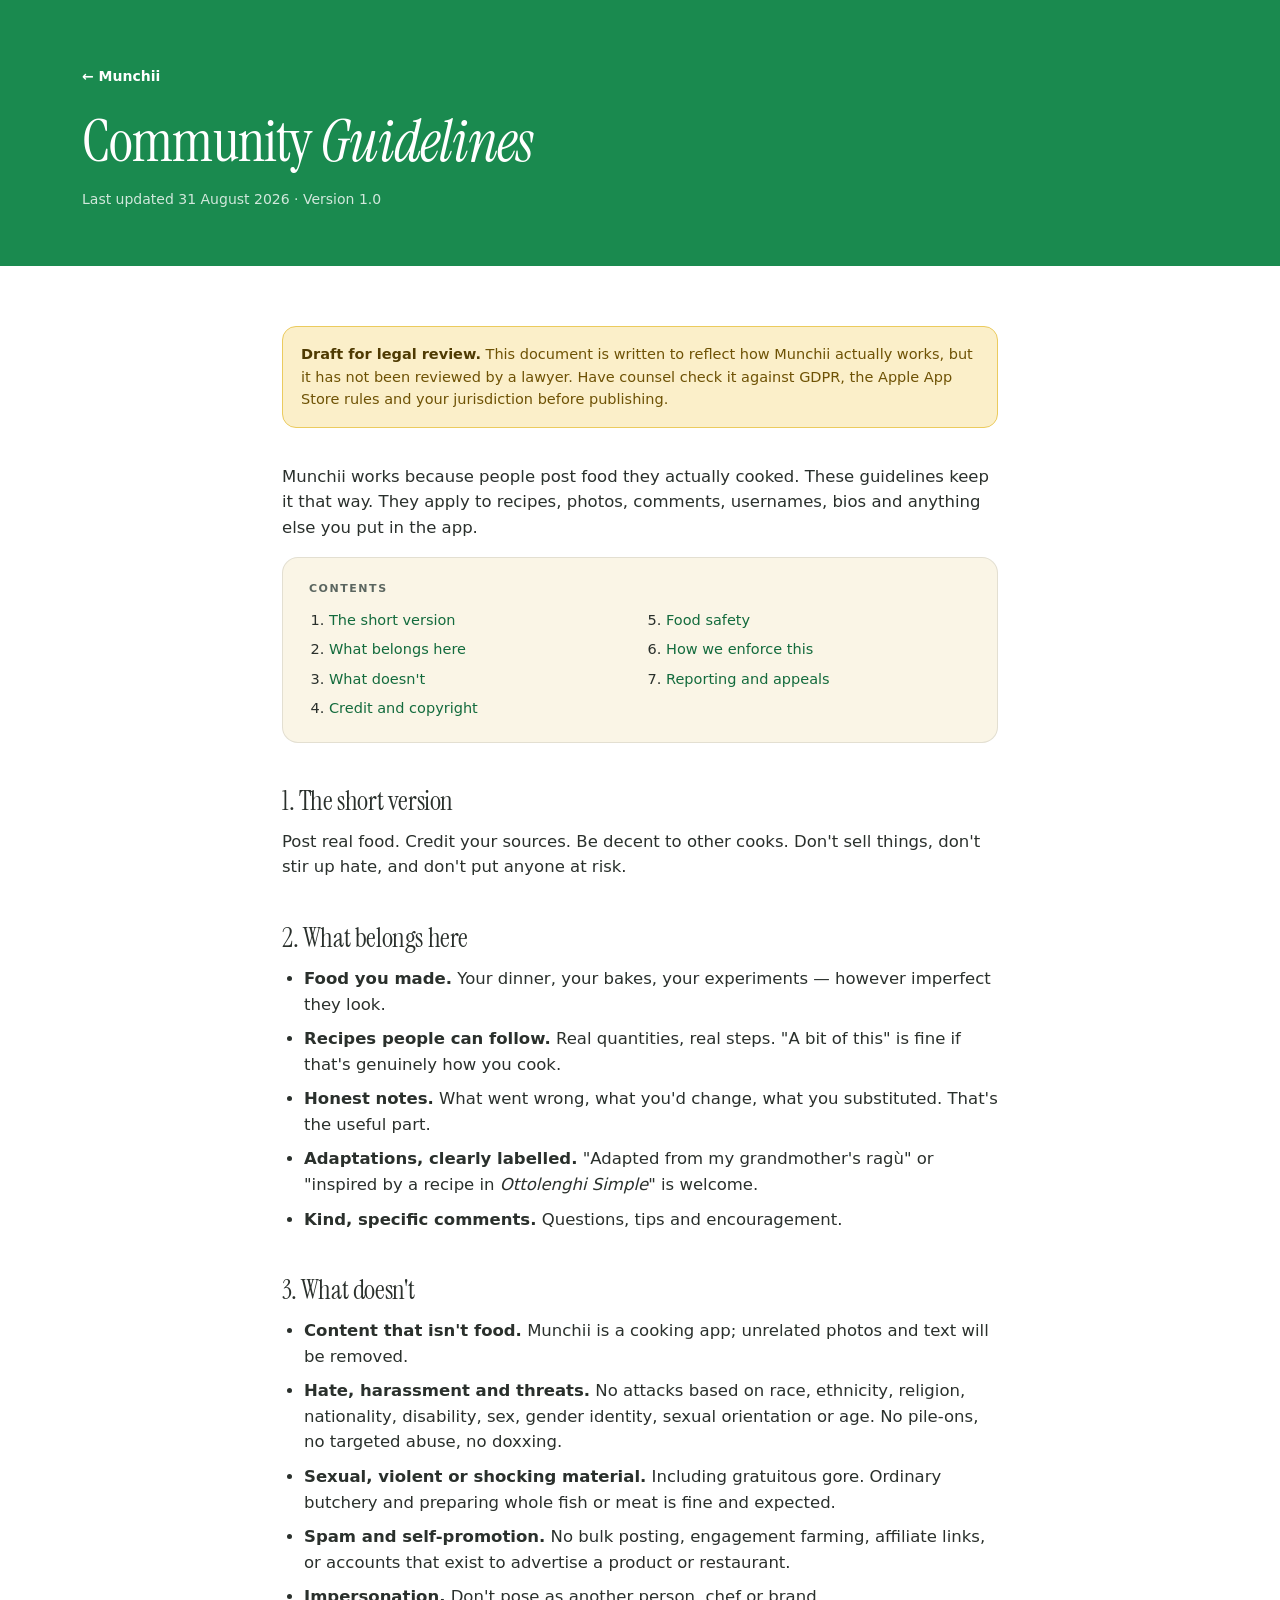
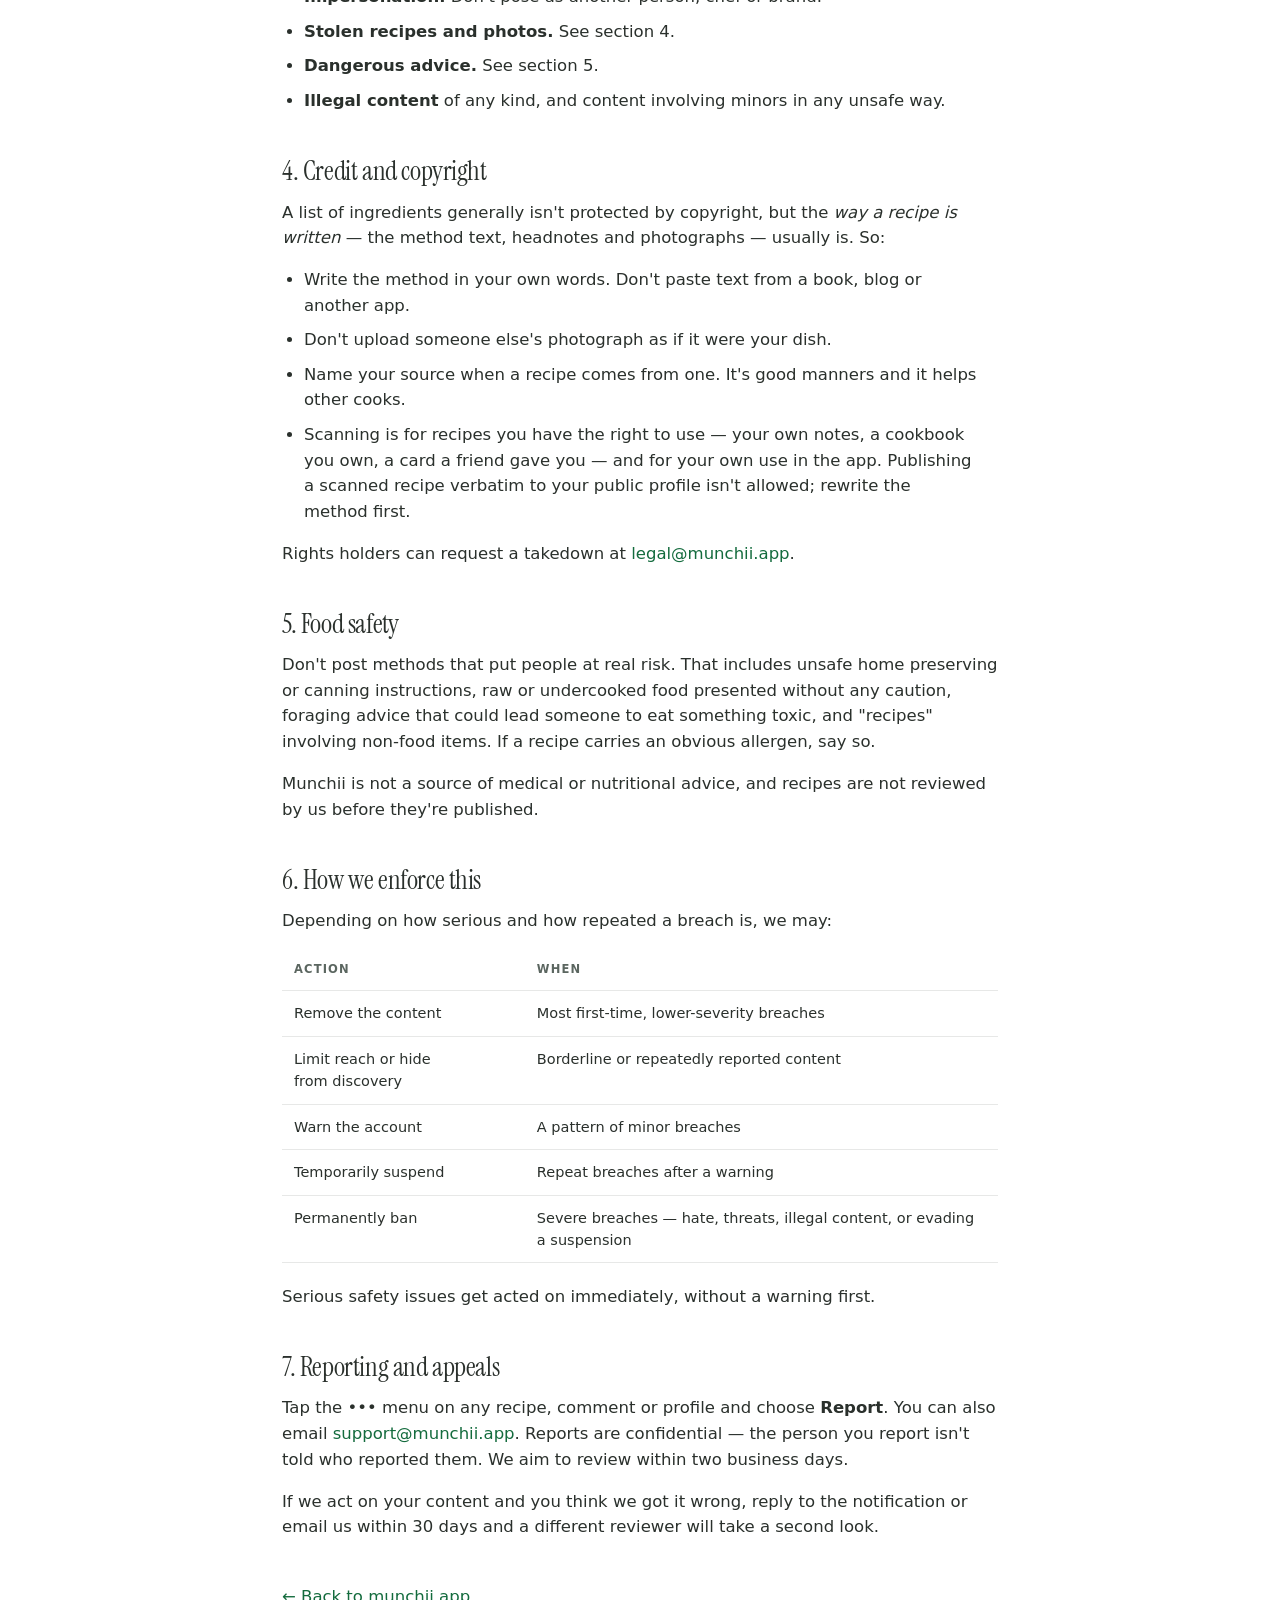
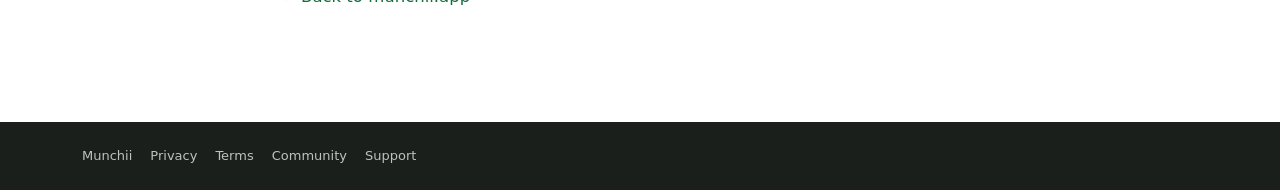
==== community.html @ 044a83b9 "Initial Munchii marketing site" ====
<!DOCTYPE html>
<html lang="en">
<head>
<meta charset="UTF-8" /><meta name="viewport" content="width=device-width,initial-scale=1" />
<title>Community Guidelines — Munchii</title>
<meta name="description" content="What belongs on Munchii, what doesn't, and how we enforce it." />
<link rel="preconnect" href="https://fonts.googleapis.com" /><link rel="preconnect" href="https://fonts.gstatic.com" crossorigin />
<link href="https://fonts.googleapis.com/css2?family=Pacifico&amp;family=Instrument+Serif:ital@0;1&amp;display=swap" rel="stylesheet" />
<meta property="og:title" content="Community Guidelines — Munchii" />
<meta property="og:description" content="What belongs on Munchii, what doesn't, and how we enforce it." />
<meta property="og:url" content="https://www.munchii.app/community" />
<link rel="canonical" href="https://www.munchii.app/community" />
<link rel="icon" href="favicon.svg" type="image/svg+xml" />
<link rel="stylesheet" href="site.css" />
</head>
<body class="doc">
<header class="doc-hero"><div class="wrap">
  <nav aria-label="Main"><a class="back" href="index.html">← Munchii</a></nav>
  <h1>Community <span style="font-style:italic">Guidelines</span></h1>
  <div class="meta">Last updated 31 August 2026 · Version 1.0</div>
</div></header>

<main class="doc-body">
<div class="note"><strong>Draft for legal review.</strong> This document is written to reflect how Munchii actually works, but it has not been reviewed by a lawyer. Have counsel check it against GDPR, the Apple App Store rules and your jurisdiction before publishing.</div>

<p>Munchii works because people post food they actually cooked. These guidelines keep it that way. They apply to recipes, photos, comments, usernames, bios and anything else you put in the app.</p>

<div class="toc"><h4>Contents</h4><ol>
<li><a href="#spirit">The short version</a></li>
<li><a href="#do">What belongs here</a></li>
<li><a href="#dont">What doesn't</a></li>
<li><a href="#credit">Credit and copyright</a></li>
<li><a href="#safety">Food safety</a></li>
<li><a href="#enforce">How we enforce this</a></li>
<li><a href="#report">Reporting and appeals</a></li>
</ol></div>

<h2 id="spirit">1. The short version</h2>
<p>Post real food. Credit your sources. Be decent to other cooks. Don't sell things, don't stir up hate, and don't put anyone at risk.</p>

<h2 id="do">2. What belongs here</h2>
<ul>
<li><strong>Food you made.</strong> Your dinner, your bakes, your experiments — however imperfect they look.</li>
<li><strong>Recipes people can follow.</strong> Real quantities, real steps. "A bit of this" is fine if that's genuinely how you cook.</li>
<li><strong>Honest notes.</strong> What went wrong, what you'd change, what you substituted. That's the useful part.</li>
<li><strong>Adaptations, clearly labelled.</strong> "Adapted from my grandmother's ragù" or "inspired by a recipe in <em>Ottolenghi Simple</em>" is welcome.</li>
<li><strong>Kind, specific comments.</strong> Questions, tips and encouragement.</li>
</ul>

<h2 id="dont">3. What doesn't</h2>
<ul>
<li><strong>Content that isn't food.</strong> Munchii is a cooking app; unrelated photos and text will be removed.</li>
<li><strong>Hate, harassment and threats.</strong> No attacks based on race, ethnicity, religion, nationality, disability, sex, gender identity, sexual orientation or age. No pile-ons, no targeted abuse, no doxxing.</li>
<li><strong>Sexual, violent or shocking material.</strong> Including gratuitous gore. Ordinary butchery and preparing whole fish or meat is fine and expected.</li>
<li><strong>Spam and self-promotion.</strong> No bulk posting, engagement farming, affiliate links, or accounts that exist to advertise a product or restaurant.</li>
<li><strong>Impersonation.</strong> Don't pose as another person, chef or brand.</li>
<li><strong>Stolen recipes and photos.</strong> See section 4.</li>
<li><strong>Dangerous advice.</strong> See section 5.</li>
<li><strong>Illegal content</strong> of any kind, and content involving minors in any unsafe way.</li>
</ul>

<h2 id="credit">4. Credit and copyright</h2>
<p>A list of ingredients generally isn't protected by copyright, but the <em>way a recipe is written</em> — the method text, headnotes and photographs — usually is. So:</p>
<ul>
<li>Write the method in your own words. Don't paste text from a book, blog or another app.</li>
<li>Don't upload someone else's photograph as if it were your dish.</li>
<li>Name your source when a recipe comes from one. It's good manners and it helps other cooks.</li>
<li>Scanning is for recipes you have the right to use — your own notes, a cookbook you own, a card a friend gave you — and for your own use in the app. Publishing a scanned recipe verbatim to your public profile isn't allowed; rewrite the method first.</li>
</ul>
<p>Rights holders can request a takedown at <a href="mailto:legal@munchii.app">legal@munchii.app</a>.</p>

<h2 id="safety">5. Food safety</h2>
<p>Don't post methods that put people at real risk. That includes unsafe home preserving or canning instructions, raw or undercooked food presented without any caution, foraging advice that could lead someone to eat something toxic, and "recipes" involving non-food items. If a recipe carries an obvious allergen, say so.</p>
<p>Munchii is not a source of medical or nutritional advice, and recipes are not reviewed by us before they're published.</p>

<h2 id="enforce">6. How we enforce this</h2>
<p>Depending on how serious and how repeated a breach is, we may:</p>
<table class="dt">
<tr><th>Action</th><th>When</th></tr>
<tr><td>Remove the content</td><td>Most first-time, lower-severity breaches</td></tr>
<tr><td>Limit reach or hide from discovery</td><td>Borderline or repeatedly reported content</td></tr>
<tr><td>Warn the account</td><td>A pattern of minor breaches</td></tr>
<tr><td>Temporarily suspend</td><td>Repeat breaches after a warning</td></tr>
<tr><td>Permanently ban</td><td>Severe breaches — hate, threats, illegal content, or evading a suspension</td></tr>
</table>
<p>Serious safety issues get acted on immediately, without a warning first.</p>

<h2 id="report">7. Reporting and appeals</h2>
<p>Tap the ••• menu on any recipe, comment or profile and choose <strong>Report</strong>. You can also email <a href="mailto:support@munchii.app">support@munchii.app</a>. Reports are confidential — the person you report isn't told who reported them. We aim to review within two business days.</p>
<p>If we act on your content and you think we got it wrong, reply to the notification or email us within 30 days and a different reviewer will take a second look.</p>

<p style="margin-top:44px"><a href="index.html">← Back to munchii.app</a></p>
</main>
<footer class="doc-foot"><div class="wrap"><a href="index.html">Munchii</a><a href="privacy.html">Privacy</a><a href="terms.html">Terms</a><a href="community.html">Community</a><a href="support.html">Support</a></div></footer>
</body>
</html>
---- site.css ----
:root{--green:#1A8A4F;--green-deep:#136B3D;--green-soft:#E6F1EA;--cream:#F4ECD7;--cream-soft:#FAF5E6;--yellow:#F4C544;--red:#E64C3F;--ink:#1A1F1B;--ink-soft:#5B6660;--ink-muted:#94A099;--line:rgba(26,31,27,.10);--line-soft:rgba(26,31,27,.06);--script:'Pacifico',cursive;--serif:'Instrument Serif',Georgia,serif;--ui:-apple-system,BlinkMacSystemFont,'Segoe UI',system-ui,sans-serif;--wrap:1180px;--r:20px}
*{box-sizing:border-box}
html{scroll-behavior:smooth}
body{margin:0;background:var(--cream);color:var(--ink);font-family:var(--ui);-webkit-font-smoothing:antialiased;line-height:1.55;text-wrap:pretty}
img{max-width:100%;display:block}
a{color:var(--green-deep);text-decoration:none}
a:hover{color:var(--green);text-decoration:underline}
a:focus-visible,.btn:focus-visible,summary:focus-visible{outline:3px solid var(--yellow);outline-offset:4px}
.wrap{max-width:var(--wrap);margin:0 auto;padding:0 32px}
.sr{position:absolute;width:1px;height:1px;overflow:hidden;clip:rect(0 0 0 0)}

/* type */
h1,h2,h3,h4{margin:0;font-weight:400;letter-spacing:-.015em;text-wrap:balance}
h1{font-family:var(--serif);font-size:clamp(44px,6.4vw,82px);line-height:.98}
h2{font-family:var(--serif);font-size:clamp(32px,4vw,52px);line-height:1.04}
h3{font-family:var(--ui);font-size:19px;font-weight:700;letter-spacing:-.01em}
.it{font-style:italic;color:var(--green)}
.eyebrow{font-size:12px;font-weight:700;letter-spacing:.16em;text-transform:uppercase;color:var(--ink-soft)}
.lead{font-size:clamp(16px,1.35vw,19px);color:var(--ink-soft);max-width:52ch}
p{margin:0 0 1em}
.mono{font-family:ui-monospace,'SF Mono',monospace}

/* wordmark */
.wm{font-family:var(--script);color:var(--green);font-size:27px;line-height:1;display:inline-block}
.wm.on-green{color:#fff}

/* buttons */
.btn{display:inline-flex;align-items:center;gap:9px;padding:14px 24px;border-radius:999px;font-size:15px;font-weight:600;border:none;cursor:pointer;font-family:var(--ui);white-space:nowrap;transition:transform .15s,box-shadow .15s}
.btn:hover{text-decoration:none;transform:translateY(-1px)}
.btn-app{background:var(--ink);color:#fff;padding:12px 22px}
.btn-app:hover{color:#fff;box-shadow:0 10px 26px -12px rgba(26,31,27,.6)}
.btn-app .sub{display:block;font-size:10px;letter-spacing:.09em;text-transform:uppercase;opacity:.7;font-weight:600;line-height:1.3}
.btn-app .big{display:block;font-size:16px;font-weight:600;line-height:1.15}
.btn-green{background:var(--green);color:#fff}
.btn-green:hover{color:#fff;box-shadow:0 12px 28px -12px rgba(26,138,79,.65)}
.btn-ghost{background:transparent;color:var(--ink);box-shadow:inset 0 0 0 1.5px var(--line)}
.btn-ghost:hover{color:var(--ink);box-shadow:inset 0 0 0 1.5px var(--green)}
.btn-white{background:#fff;color:var(--green)}
.btn-white:hover{color:var(--green-deep)}

/* nav */
header.nav{position:sticky;top:0;z-index:60;background:rgba(244,236,215,.86);backdrop-filter:blur(14px) saturate(160%);border-bottom:1px solid var(--line-soft)}
.nav-in{display:flex;align-items:center;gap:32px;height:74px}
.nav-links{display:flex;gap:28px;margin-left:auto;font-size:14.5px;font-weight:500}
.nav-links a{color:var(--ink)}
.nav-links a:hover{color:var(--green);text-decoration:none}

/* hero */
.hero{position:relative;overflow:hidden;padding:76px 0 0}
.hero-grid{display:grid;grid-template-columns:1.04fr .96fr;gap:56px;align-items:center}
.hero-copy .badges{display:flex;flex-wrap:wrap;gap:12px;margin:34px 0 20px}
.trust{display:flex;flex-wrap:wrap;gap:8px 20px;font-size:13px;color:var(--ink-soft)}
.trust span{display:inline-flex;align-items:center;gap:7px}
.dot{width:6px;height:6px;border-radius:50%;background:var(--green);flex:0 0 auto}
.blobs{position:absolute;inset:0;pointer-events:none;z-index:0}
.blob{position:absolute;border-radius:50%;filter:blur(46px);opacity:.5}
.b1{width:340px;height:340px;top:-90px;left:-110px;background:radial-gradient(circle,#F4C544,#E78A4A)}
.b2{width:300px;height:300px;bottom:-120px;right:-80px;background:radial-gradient(circle,#A8C97A,#1A8A4F)}
.hero-copy,.hero-art{position:relative;z-index:1}

/* phone mockups */
.hero-art{display:flex;justify-content:center;align-items:flex-end;gap:18px;padding-bottom:8px}
.phone{width:264px;flex:0 0 auto;border-radius:40px;background:#1A1F1B;padding:9px;box-shadow:0 40px 80px -34px rgba(26,31,27,.55),0 0 0 1px rgba(0,0,0,.06)}
.phone.sm{width:216px;margin-bottom:44px}
.screen{position:relative;border-radius:32px;overflow:hidden;background:var(--cream);aspect-ratio:264/546;font-size:11px;line-height:1.35}
.phone.sm .screen{aspect-ratio:216/446;font-size:9.6px}
.notch{position:absolute;top:8px;left:50%;transform:translateX(-50%);width:74px;height:19px;border-radius:99px;background:#1A1F1B;z-index:5}
.sbar{display:flex;justify-content:space-between;padding:9px 16px 0;font-size:.82em;font-weight:600;color:var(--ink)}
.tbar{position:absolute;bottom:0;left:0;right:0;display:flex;justify-content:space-around;padding:8px 0 12px;background:rgba(255,255,255,.94);border-top:1px solid var(--line);backdrop-filter:blur(8px)}
.tbar i{display:block;width:16px;height:16px;border-radius:5px;background:var(--ink-muted);opacity:.34;margin:0 auto}
.tbar i.on{background:var(--green);opacity:1}
.tbar em{display:block;font-style:normal;font-size:.72em;color:var(--ink-muted);margin-top:3px;text-align:center}
.tbar em.on{color:var(--green);font-weight:600}
.sc-pad{padding:6px 12px 0}
.sc-h{font-family:var(--script);color:var(--green);font-size:1.7em;line-height:1;margin:2px 0 10px}
.sc-card{background:#fff;border:1px solid var(--line-soft);border-radius:14px;overflow:hidden;margin-bottom:9px;box-shadow:0 6px 16px -12px rgba(26,31,27,.4)}
.sc-row{display:flex;align-items:center;gap:7px;padding:8px 9px}
.av{width:20px;height:20px;border-radius:50%;flex:0 0 auto;background:radial-gradient(120% 110% at 30% 25%,#F4C544,#E78A4A)}
.sc-nm{font-weight:700;font-size:.95em}
.sc-sub{color:var(--ink-muted);font-size:.82em}
.food{background:radial-gradient(120% 110% at 30% 25%,#F4C544 0%,#F2A03F 45%,#E78A4A 100%)}
.food.g{background:radial-gradient(120% 110% at 30% 25%,#A8C97A,#1A8A4F 90%)}
.food.r{background:radial-gradient(120% 110% at 30% 25%,#F08A6E,#E64C3F 90%)}
.food.c{background:radial-gradient(120% 110% at 30% 25%,#FAF5E6,#E7A24C)}
.sc-img{aspect-ratio:4/3;margin:0 9px;border-radius:10px}
.sc-acts{display:flex;gap:9px;align-items:center;padding:8px 10px 9px}
.pill{display:inline-block;padding:3px 8px;border-radius:99px;font-size:.8em;font-weight:600;background:var(--green-soft);color:var(--green-deep)}
.pill.y{background:#FBEFC9;color:#8A6708}
.hp{display:block;width:13px;height:13px;border-radius:3px}
.chips{display:flex;gap:5px;flex-wrap:wrap;margin-top:7px}
.chip{padding:4px 9px;border-radius:99px;background:#fff;border:1px solid var(--line);font-size:.82em;font-weight:600}
.chip.on{background:var(--green);color:#fff;border-color:var(--green)}
.bubble{background:#fff;border:1px solid var(--line-soft);border-radius:12px;border-top-left-radius:4px;padding:8px 10px;margin-bottom:7px}
.bubble.me{background:var(--green);color:#fff;border:none;border-radius:12px;border-bottom-right-radius:4px;margin-left:auto;max-width:82%}
.grid3{display:grid;grid-template-columns:1fr 1fr 1fr;gap:3px}
.grid3 div{aspect-ratio:1}
.sc-hero{aspect-ratio:1/.72}
.sc-sheet{background:var(--cream);border-radius:18px 18px 0 0;margin-top:-16px;padding:11px 12px;position:relative}
.stat{text-align:center}
.stat b{display:block;font-family:var(--serif);font-style:italic;color:var(--green);font-size:1.25em;font-weight:400;line-height:1}
.stat em{font-style:normal;color:var(--ink-muted);font-size:.78em}

/* sections */
section{padding:104px 0}
.sec-head{max-width:60ch;margin-bottom:52px}
.sec-head .eyebrow{margin-bottom:16px}
.on-cream-soft{background:var(--cream-soft)}
.on-white{background:#fff}
.on-green{background:var(--green);color:#fff}
.on-green .lead,.on-green p{color:rgba(255,255,255,.86)}
.on-green .eyebrow{color:rgba(255,255,255,.62)}
.on-green .it{color:var(--yellow)}

/* usp cards */
.cards{display:grid;grid-template-columns:repeat(3,1fr);gap:20px}
.card{background:#fff;border:1px solid var(--line-soft);border-radius:var(--r);padding:28px;box-shadow:0 1px 0 var(--line-soft)}
.on-white .card{background:var(--cream-soft);border-color:var(--line-soft)}
.card .ic{width:46px;height:46px;border-radius:14px;background:var(--green-soft);display:flex;align-items:center;justify-content:center;margin-bottom:18px}
.card h3{margin-bottom:9px}
.card p{color:var(--ink-soft);font-size:15px;margin:0}
.card .tagnew{display:inline-block;background:var(--yellow);color:var(--ink);font-size:10px;font-weight:800;letter-spacing:.06em;padding:2px 7px;border-radius:99px;margin-left:8px;vertical-align:2px}

/* steps */
.steps{display:grid;grid-template-columns:repeat(3,1fr);gap:20px;counter-reset:s}
.step{position:relative;padding:30px 26px;border-radius:var(--r);background:rgba(255,255,255,.1);border:1px solid rgba(255,255,255,.16)}
.step:before{counter-increment:s;content:counter(s,decimal-leading-zero);font-family:var(--serif);font-style:italic;font-size:34px;color:var(--yellow);display:block;line-height:1;margin-bottom:14px}
.step h3{color:#fff;margin-bottom:8px}
.step p{color:rgba(255,255,255,.82);font-size:15px;margin:0}

/* gallery */
.gallery{display:flex;gap:24px;overflow-x:auto;padding:6px 32px 20px;scroll-snap-type:x mandatory;max-width:100vw}
.gallery .shot{scroll-snap-align:center;flex:0 0 auto;text-align:center}
.gallery .shot figcaption{margin-top:16px;font-size:13.5px;color:var(--ink-soft);font-weight:500}
.gallery .phone{width:246px}

/* compare */
.compare{display:grid;grid-template-columns:1fr 1fr;gap:20px;margin-top:8px}
.cmp{border-radius:var(--r);padding:26px}
.cmp.bad{background:var(--cream-soft);border:1px solid var(--line)}
.cmp.good{background:var(--green);color:#fff}
.cmp h3{margin-bottom:14px}
.cmp ul{margin:0;padding:0;list-style:none;display:flex;flex-direction:column;gap:11px;font-size:15px}
.cmp li{display:flex;gap:11px;align-items:flex-start}
.mk{flex:0 0 auto;width:19px;height:19px;border-radius:50%;display:flex;align-items:center;justify-content:center;font-size:11px;font-weight:800;margin-top:1px}
.cmp.bad .mk{background:rgba(230,76,63,.14);color:var(--red)}
.cmp.good .mk{background:rgba(255,255,255,.22);color:#fff}
.cmp.good li{color:rgba(255,255,255,.94)}

/* faq */
.faq{max-width:820px}
details{border-bottom:1px solid var(--line);padding:20px 0}
details summary{cursor:pointer;font-size:17px;font-weight:600;list-style:none;display:flex;justify-content:space-between;gap:20px;align-items:center}
details summary::-webkit-details-marker{display:none}
details summary:after{content:'+';font-family:var(--serif);font-size:26px;color:var(--green);line-height:1;flex:0 0 auto}
details[open] summary:after{content:'–'}
details p{margin:14px 0 0;color:var(--ink-soft);font-size:15.5px;max-width:70ch}

/* cta band */
.cta{text-align:center;border-radius:28px;padding:72px 40px;background:var(--green);color:#fff;position:relative;overflow:hidden}
.cta h2{color:#fff;margin-bottom:16px}
.cta .lead{margin:0 auto 30px;color:rgba(255,255,255,.88);text-align:center}
.cta .badges{display:flex;gap:14px;justify-content:center;flex-wrap:wrap}
.cta .btn-app{background:#fff;color:var(--ink)}
.cta .btn-app .sub{opacity:.6}

/* footer */
footer{background:var(--ink);color:rgba(255,255,255,.72);padding:72px 0 40px;font-size:14.5px}
.f-grid{display:grid;grid-template-columns:1.5fr 1fr 1fr 1fr;gap:40px}
footer h4{color:#fff;font-family:var(--ui);font-size:12px;font-weight:700;letter-spacing:.14em;text-transform:uppercase;margin-bottom:18px}
footer ul{list-style:none;margin:0;padding:0;display:flex;flex-direction:column;gap:11px}
footer a{color:rgba(255,255,255,.72)}
footer a:hover{color:#fff;text-decoration:none}
footer .tag{color:rgba(255,255,255,.6);max-width:32ch;margin:16px 0 0;font-size:14px}
.f-bot{margin-top:56px;padding-top:26px;border-top:1px solid rgba(255,255,255,.12);display:flex;justify-content:space-between;gap:20px;flex-wrap:wrap;font-size:13px;color:rgba(255,255,255,.5)}
.f-bot a{color:rgba(255,255,255,.5)}
.doc-foot{padding:24px 0;background:var(--ink)}
.doc-foot .wrap{display:flex;gap:18px;flex-wrap:wrap;font-size:13px}
.doc-foot a{color:rgba(255,255,255,.72)}
.doc-foot a:hover{color:#fff;text-decoration:none}

/* doc pages */
.doc{background:#fff;min-height:100vh}
.doc-hero{background:var(--green);color:#fff;padding:64px 0 56px}
.doc-hero h1{font-size:clamp(36px,4.6vw,58px)}
.doc-hero .meta{margin-top:18px;font-size:14px;color:rgba(255,255,255,.8)}
.doc-body{max-width:780px;margin:0 auto;padding:60px 32px 96px;font-size:16.5px;color:#2A302C}
.doc-body h2{font-size:27px;margin:44px 0 14px}
.doc-body h3{font-size:17.5px;margin:30px 0 10px}
.doc-body ul,.doc-body ol{padding-left:22px;margin:0 0 1em}
.doc-body li{margin-bottom:9px}
.toc{background:var(--cream-soft);border:1px solid var(--line);border-radius:16px;padding:22px 26px;margin-bottom:40px}
.toc h4{font-size:11px;font-weight:700;letter-spacing:.14em;text-transform:uppercase;color:var(--ink-soft);margin:0 0 12px}
.toc ol{margin:0;padding-left:20px;columns:2;column-gap:32px;font-size:14.5px}
.toc li{margin-bottom:7px}
.note{background:#FBEFC9;border:1px solid #EBCB5E;border-radius:14px;padding:16px 18px;font-size:14.5px;color:#6E5205;margin:0 0 36px}
.note strong{color:#4E3A02}
.back{display:inline-flex;align-items:center;gap:8px;font-size:14px;font-weight:600;color:#fff;margin-bottom:26px}
.back:hover{color:#fff}
table.dt{width:100%;border-collapse:collapse;font-size:14.5px;margin:0 0 1.4em}
table.dt th,table.dt td{text-align:left;padding:11px 12px;border-bottom:1px solid var(--line);vertical-align:top}
table.dt th{font-size:11.5px;letter-spacing:.1em;text-transform:uppercase;color:var(--ink-soft);font-weight:700}

@media(max-width:1040px){
  .cards,.steps{grid-template-columns:1fr 1fr}
  .f-grid{grid-template-columns:1fr 1fr}
}
@media(max-width:900px){
  .hero{padding:52px 0 0}
  .hero-grid{grid-template-columns:1fr;gap:44px}
  .hero-art{order:2;padding-bottom:0}
  .nav-links{display:none}
  .compare{grid-template-columns:1fr}
  section{padding:76px 0}
  .toc ol{columns:1}
}
@media(max-width:620px){
  .wrap{padding:0 20px}
  h1{font-size:clamp(38px,10.5vw,52px)}
  h2{font-size:clamp(28px,7.6vw,36px)}
  .cards,.steps{grid-template-columns:1fr}
  .f-grid{grid-template-columns:1fr;gap:34px}
  .hero-art{gap:12px}
  .phone{width:min(58vw,236px)}
  .phone.sm{display:none}
  .gallery{padding:6px 20px 20px;gap:16px}
  .gallery .phone{width:min(66vw,216px)}
  .cta{padding:52px 24px;border-radius:22px}
  .btn{width:100%;justify-content:center}
  .hero-copy .badges{flex-direction:column}
  .doc-body{padding:44px 20px 72px;font-size:16px}
  section{padding:60px 0}
}
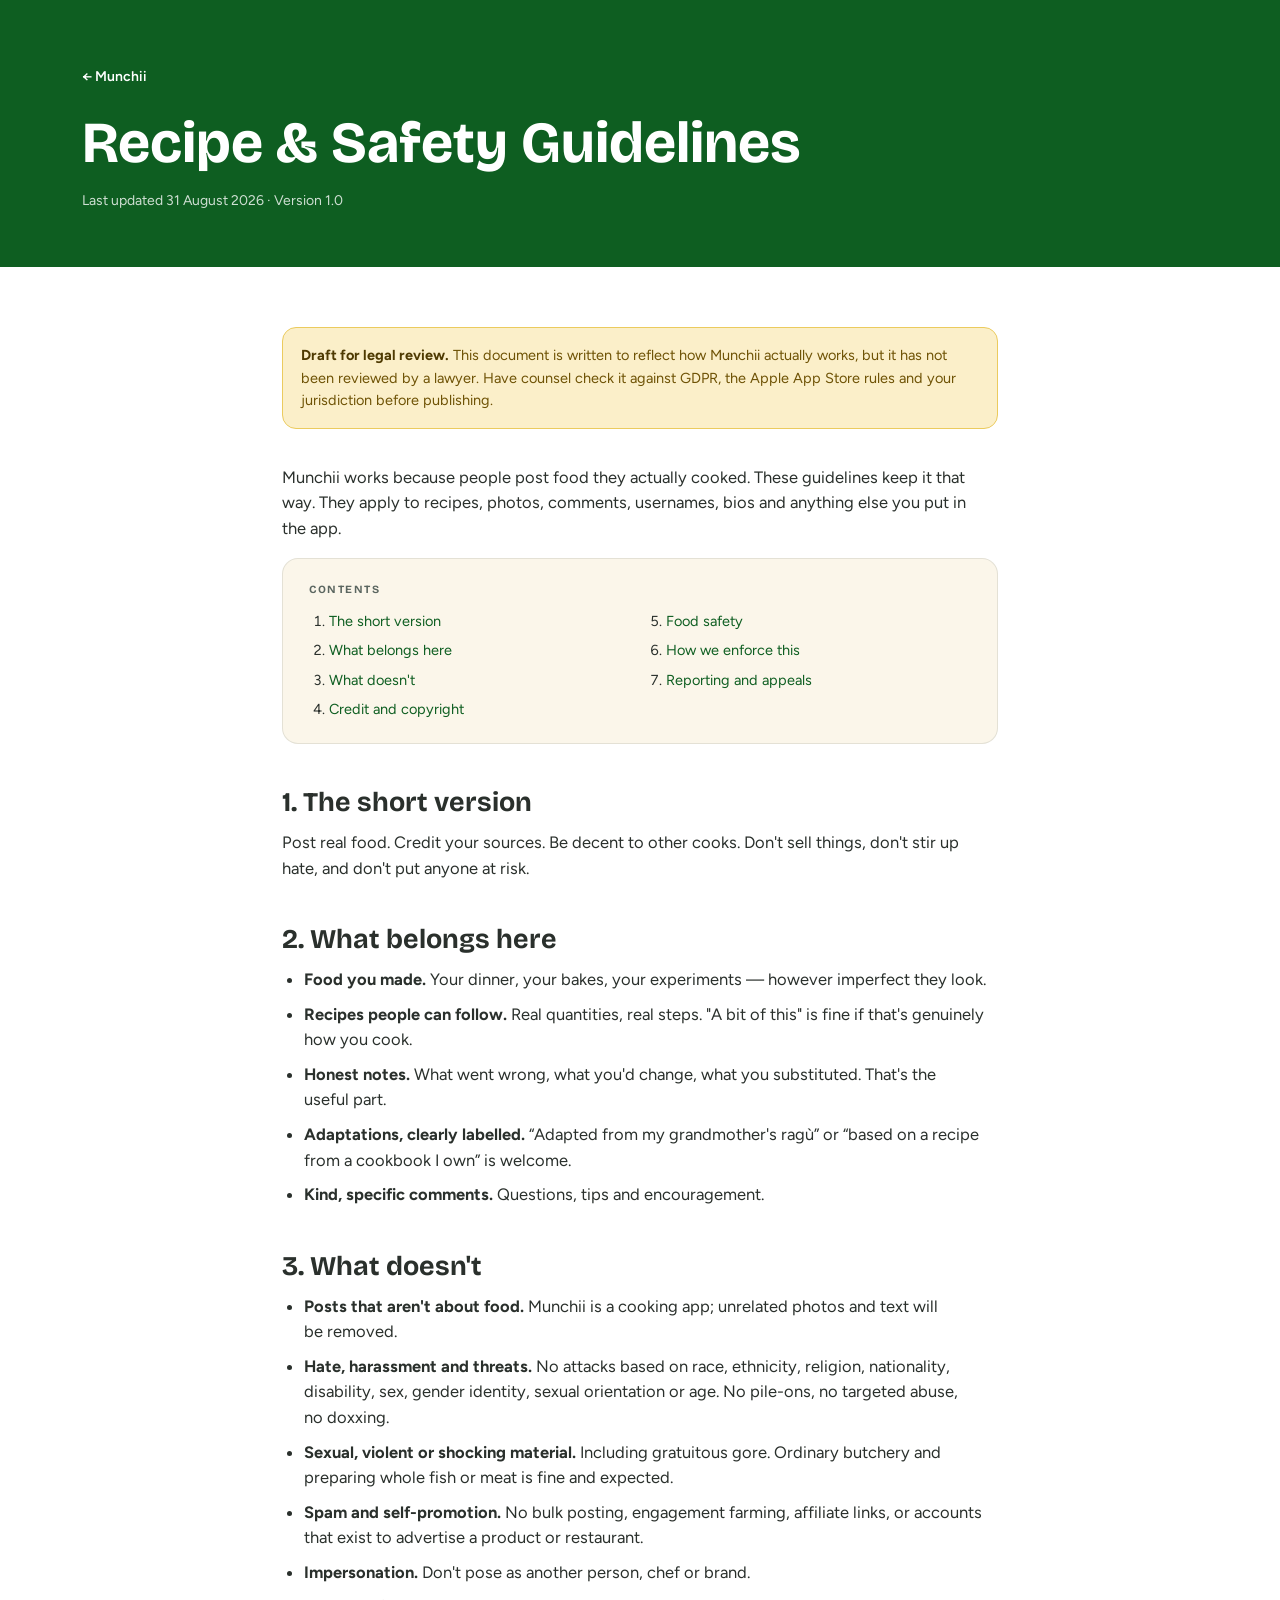
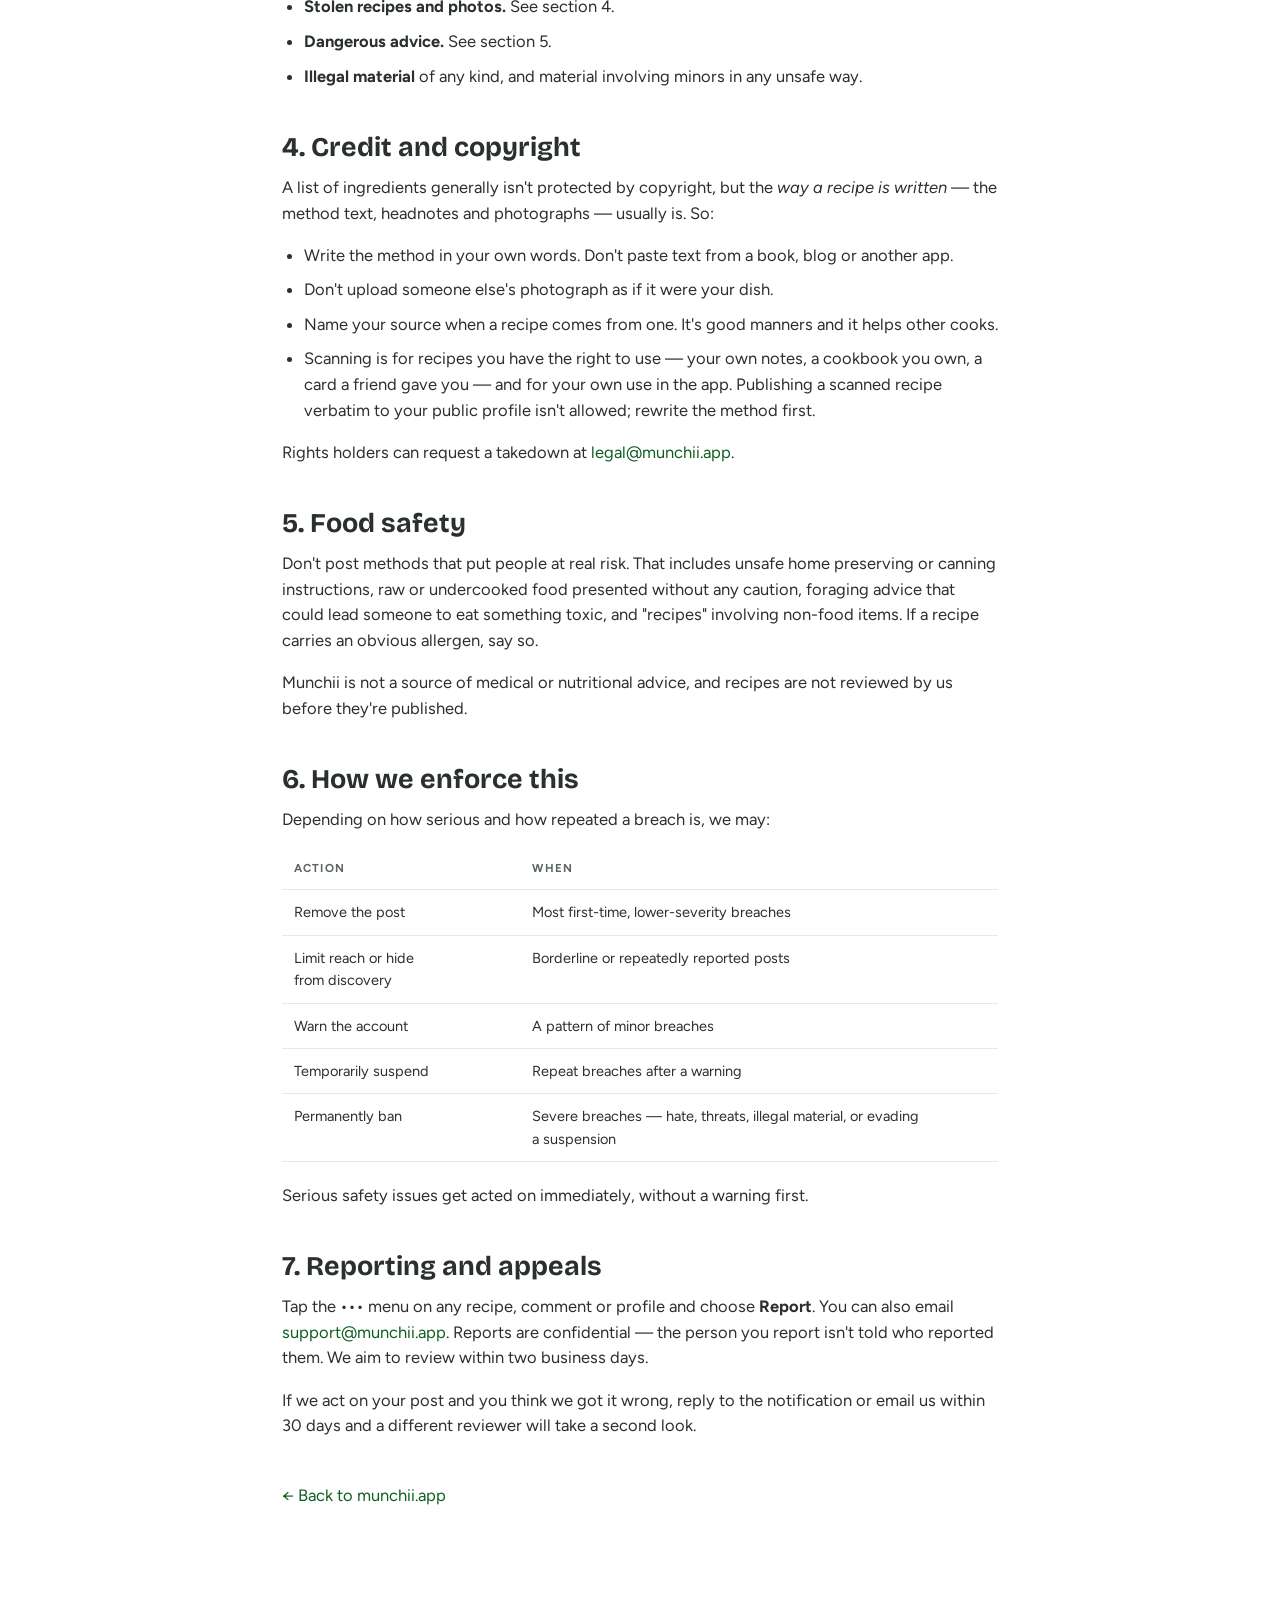
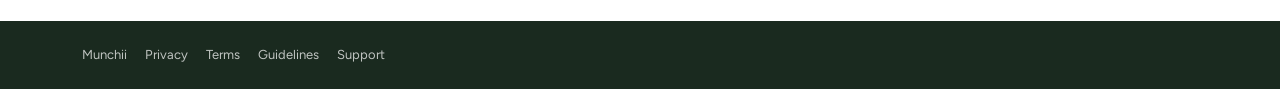
==== commit de824919: "Marketing site update" ====
--- a/community.html
+++ b/community.html
@@ -2,21 +2,23 @@
 <html lang="en">
 <head>
 <meta charset="UTF-8" /><meta name="viewport" content="width=device-width,initial-scale=1" />
-<title>Community Guidelines — Munchii</title>
+<title>Recipe &amp; Safety Guidelines — Munchii</title>
 <meta name="description" content="What belongs on Munchii, what doesn't, and how we enforce it." />
 <link rel="preconnect" href="https://fonts.googleapis.com" /><link rel="preconnect" href="https://fonts.gstatic.com" crossorigin />
-<link href="https://fonts.googleapis.com/css2?family=Pacifico&amp;family=Instrument+Serif:ital@0;1&amp;display=swap" rel="stylesheet" />
-<meta property="og:title" content="Community Guidelines — Munchii" />
+<link href="https://fonts.googleapis.com/css2?family=Bricolage+Grotesque:opsz,wght@12..96,500..800&amp;family=Figtree:wght@400;500;600;700&amp;display=swap" rel="stylesheet" />
+<meta property="og:title" content="Recipe &amp; Safety Guidelines — Munchii" />
 <meta property="og:description" content="What belongs on Munchii, what doesn't, and how we enforce it." />
-<meta property="og:url" content="https://www.munchii.app/community" />
-<link rel="canonical" href="https://www.munchii.app/community" />
-<link rel="icon" href="favicon.svg" type="image/svg+xml" />
+<meta property="og:url" content="https://munchii.app/community" />
+<meta property="og:image" content="https://munchii.app/og-image.png" />
+<link rel="canonical" href="https://munchii.app/community" />
+<link rel="icon" href="assets/favicon-64.png" sizes="64x64" type="image/png" />
+<link rel="apple-touch-icon" href="assets/apple-touch-icon.png" />
 <link rel="stylesheet" href="site.css" />
 </head>
 <body class="doc">
 <header class="doc-hero"><div class="wrap">
   <nav aria-label="Main"><a class="back" href="index.html">← Munchii</a></nav>
-  <h1>Community <span style="font-style:italic">Guidelines</span></h1>
+  <h1>Recipe &amp; Safety Guidelines</h1>
   <div class="meta">Last updated 31 August 2026 · Version 1.0</div>
 </div></header>
 
@@ -43,20 +45,20 @@
 <li><strong>Food you made.</strong> Your dinner, your bakes, your experiments — however imperfect they look.</li>
 <li><strong>Recipes people can follow.</strong> Real quantities, real steps. "A bit of this" is fine if that's genuinely how you cook.</li>
 <li><strong>Honest notes.</strong> What went wrong, what you'd change, what you substituted. That's the useful part.</li>
-<li><strong>Adaptations, clearly labelled.</strong> "Adapted from my grandmother's ragù" or "inspired by a recipe in <em>Ottolenghi Simple</em>" is welcome.</li>
+<li><strong>Adaptations, clearly labelled.</strong> “Adapted from my grandmother's ragù” or “based on a recipe from a cookbook I own” is welcome.</li>
 <li><strong>Kind, specific comments.</strong> Questions, tips and encouragement.</li>
 </ul>
 
 <h2 id="dont">3. What doesn't</h2>
 <ul>
-<li><strong>Content that isn't food.</strong> Munchii is a cooking app; unrelated photos and text will be removed.</li>
+<li><strong>Posts that aren't about food.</strong> Munchii is a cooking app; unrelated photos and text will be removed.</li>
 <li><strong>Hate, harassment and threats.</strong> No attacks based on race, ethnicity, religion, nationality, disability, sex, gender identity, sexual orientation or age. No pile-ons, no targeted abuse, no doxxing.</li>
 <li><strong>Sexual, violent or shocking material.</strong> Including gratuitous gore. Ordinary butchery and preparing whole fish or meat is fine and expected.</li>
 <li><strong>Spam and self-promotion.</strong> No bulk posting, engagement farming, affiliate links, or accounts that exist to advertise a product or restaurant.</li>
 <li><strong>Impersonation.</strong> Don't pose as another person, chef or brand.</li>
 <li><strong>Stolen recipes and photos.</strong> See section 4.</li>
 <li><strong>Dangerous advice.</strong> See section 5.</li>
-<li><strong>Illegal content</strong> of any kind, and content involving minors in any unsafe way.</li>
+<li><strong>Illegal material</strong> of any kind, and material involving minors in any unsafe way.</li>
 </ul>
 
 <h2 id="credit">4. Credit and copyright</h2>
@@ -77,20 +79,20 @@
 <p>Depending on how serious and how repeated a breach is, we may:</p>
 <table class="dt">
 <tr><th>Action</th><th>When</th></tr>
-<tr><td>Remove the content</td><td>Most first-time, lower-severity breaches</td></tr>
-<tr><td>Limit reach or hide from discovery</td><td>Borderline or repeatedly reported content</td></tr>
+<tr><td>Remove the post</td><td>Most first-time, lower-severity breaches</td></tr>
+<tr><td>Limit reach or hide from discovery</td><td>Borderline or repeatedly reported posts</td></tr>
 <tr><td>Warn the account</td><td>A pattern of minor breaches</td></tr>
 <tr><td>Temporarily suspend</td><td>Repeat breaches after a warning</td></tr>
-<tr><td>Permanently ban</td><td>Severe breaches — hate, threats, illegal content, or evading a suspension</td></tr>
+<tr><td>Permanently ban</td><td>Severe breaches — hate, threats, illegal material, or evading a suspension</td></tr>
 </table>
 <p>Serious safety issues get acted on immediately, without a warning first.</p>
 
 <h2 id="report">7. Reporting and appeals</h2>
 <p>Tap the ••• menu on any recipe, comment or profile and choose <strong>Report</strong>. You can also email <a href="mailto:support@munchii.app">support@munchii.app</a>. Reports are confidential — the person you report isn't told who reported them. We aim to review within two business days.</p>
-<p>If we act on your content and you think we got it wrong, reply to the notification or email us within 30 days and a different reviewer will take a second look.</p>
+<p>If we act on your post and you think we got it wrong, reply to the notification or email us within 30 days and a different reviewer will take a second look.</p>
 
 <p style="margin-top:44px"><a href="index.html">← Back to munchii.app</a></p>
 </main>
-<footer class="doc-foot"><div class="wrap"><a href="index.html">Munchii</a><a href="privacy.html">Privacy</a><a href="terms.html">Terms</a><a href="community.html">Community</a><a href="support.html">Support</a></div></footer>
+<footer class="doc-foot"><div class="wrap"><a href="index.html">Munchii</a><a href="privacy.html">Privacy</a><a href="terms.html">Terms</a><a href="community.html">Guidelines</a><a href="support.html">Support</a></div></footer>
 </body>
 </html>
--- a/site.css
+++ b/site.css
@@ -1,28 +1,31 @@
-:root{--green:#1A8A4F;--green-deep:#136B3D;--green-soft:#E6F1EA;--cream:#F4ECD7;--cream-soft:#FAF5E6;--yellow:#F4C544;--red:#E64C3F;--ink:#1A1F1B;--ink-soft:#5B6660;--ink-muted:#94A099;--line:rgba(26,31,27,.10);--line-soft:rgba(26,31,27,.06);--script:'Pacifico',cursive;--serif:'Instrument Serif',Georgia,serif;--ui:-apple-system,BlinkMacSystemFont,'Segoe UI',system-ui,sans-serif;--wrap:1180px;--r:20px}
+:root{--green:#1F9D3D;--green-deep:#0E5E21;--green-soft:#E7F3EA;--cream:#F5ECD9;--cream-soft:#FBF6EA;--yellow:#F0C040;--red:#ED5A4A;--ink:#1A2A1F;--ink-soft:#5B6660;--ink-muted:#94A099;--line:rgba(26,42,31,.10);--line-soft:rgba(26,42,31,.06);--display:'Bricolage Grotesque','Figtree',system-ui,sans-serif;--ui:'Figtree',system-ui,-apple-system,sans-serif;--wrap:1180px;--r:8px}
 *{box-sizing:border-box}
 html{scroll-behavior:smooth}
-body{margin:0;background:var(--cream);color:var(--ink);font-family:var(--ui);-webkit-font-smoothing:antialiased;line-height:1.55;text-wrap:pretty}
+body{margin:0;background:var(--cream);color:var(--ink);font-family:var(--ui);font-optical-sizing:auto;-webkit-font-smoothing:antialiased;line-height:1.55;text-wrap:pretty}
 img{max-width:100%;display:block}
 a{color:var(--green-deep);text-decoration:none}
-a:hover{color:var(--green);text-decoration:underline}
+a:hover{color:var(--green-deep);text-decoration:underline}
 a:focus-visible,.btn:focus-visible,summary:focus-visible{outline:3px solid var(--yellow);outline-offset:4px}
 .wrap{max-width:var(--wrap);margin:0 auto;padding:0 32px}
 .sr{position:absolute;width:1px;height:1px;overflow:hidden;clip:rect(0 0 0 0)}
 
 /* type */
-h1,h2,h3,h4{margin:0;font-weight:400;letter-spacing:-.015em;text-wrap:balance}
-h1{font-family:var(--serif);font-size:clamp(44px,6.4vw,82px);line-height:.98}
-h2{font-family:var(--serif);font-size:clamp(32px,4vw,52px);line-height:1.04}
-h3{font-family:var(--ui);font-size:19px;font-weight:700;letter-spacing:-.01em}
-.it{font-style:italic;color:var(--green)}
+h1,h2,h3,h4{margin:0;font-family:var(--display);font-weight:700;letter-spacing:0;text-wrap:balance}
+h1{font-size:clamp(44px,6.1vw,78px);line-height:1}
+h2{font-size:clamp(32px,4vw,52px);line-height:1.04}
+h3{font-size:19px;font-weight:600}
+.accent{color:var(--green-deep)}
 .eyebrow{font-size:12px;font-weight:700;letter-spacing:.16em;text-transform:uppercase;color:var(--ink-soft)}
 .lead{font-size:clamp(16px,1.35vw,19px);color:var(--ink-soft);max-width:52ch}
 p{margin:0 0 1em}
 .mono{font-family:ui-monospace,'SF Mono',monospace}
 
-/* wordmark */
-.wm{font-family:var(--script);color:var(--green);font-size:27px;line-height:1;display:inline-block}
-.wm.on-green{color:#fff}
+/* brand */
+.brand{display:inline-flex;align-items:center;gap:9px;color:var(--green-deep);font-family:var(--display);font-size:25px;font-weight:700;line-height:1;text-transform:lowercase}
+.brand:hover{color:var(--green-deep);text-decoration:none}
+.brand img{width:35px;height:35px;object-fit:contain}
+.brand.on-dark{color:var(--cream)}
+.brand.on-dark img{filter:brightness(0) invert(1)}
 
 /* buttons */
 .btn{display:inline-flex;align-items:center;gap:9px;padding:14px 24px;border-radius:999px;font-size:15px;font-weight:600;border:none;cursor:pointer;font-family:var(--ui);white-space:nowrap;transition:transform .15s,box-shadow .15s}
@@ -31,19 +34,28 @@
 .btn-app:hover{color:#fff;box-shadow:0 10px 26px -12px rgba(26,31,27,.6)}
 .btn-app .sub{display:block;font-size:10px;letter-spacing:.09em;text-transform:uppercase;opacity:.7;font-weight:600;line-height:1.3}
 .btn-app .big{display:block;font-size:16px;font-weight:600;line-height:1.15}
-.btn-green{background:var(--green);color:#fff}
+.btn-green{background:var(--green-deep);color:#fff}
 .btn-green:hover{color:#fff;box-shadow:0 12px 28px -12px rgba(26,138,79,.65)}
 .btn-ghost{background:transparent;color:var(--ink);box-shadow:inset 0 0 0 1.5px var(--line)}
 .btn-ghost:hover{color:var(--ink);box-shadow:inset 0 0 0 1.5px var(--green)}
-.btn-white{background:#fff;color:var(--green)}
+.btn-white{background:#fff;color:var(--green-deep)}
 .btn-white:hover{color:var(--green-deep)}
 
 /* nav */
-header.nav{position:sticky;top:0;z-index:60;background:rgba(244,236,215,.86);backdrop-filter:blur(14px) saturate(160%);border-bottom:1px solid var(--line-soft)}
+header.nav{position:sticky;top:0;z-index:60;background:rgba(245,236,217,.9);backdrop-filter:blur(14px) saturate(160%);border-bottom:1px solid var(--line-soft)}
 .nav-in{display:flex;align-items:center;gap:32px;height:74px}
 .nav-links{display:flex;gap:28px;margin-left:auto;font-size:14.5px;font-weight:500}
 .nav-links a{color:var(--ink)}
-.nav-links a:hover{color:var(--green);text-decoration:none}
+.nav-links a:hover{color:var(--green-deep);text-decoration:none}
+.mobile-nav{display:none;position:relative;margin-left:auto}
+.mobile-nav summary{position:relative;list-style:none;width:42px;height:42px;display:block;border:1px solid var(--line);border-radius:50%;cursor:pointer}
+.mobile-nav summary::-webkit-details-marker{display:none}
+.mobile-nav summary span,.mobile-nav summary:before,.mobile-nav summary:after{content:'';position:absolute;left:11px;display:block;width:18px;height:2px;background:var(--ink);border-radius:2px;font-size:0;line-height:0}
+.mobile-nav summary:before{top:13px}
+.mobile-nav summary span{top:19px}
+.mobile-nav summary:after{top:25px}
+.mobile-menu{position:absolute;right:0;top:50px;width:220px;padding:12px;background:#fff;border:1px solid var(--line);border-radius:8px;box-shadow:0 18px 40px rgba(26,42,31,.16);display:grid}
+.mobile-menu a{padding:10px 12px;color:var(--ink);font-weight:600}
 
 /* hero */
 .hero{position:relative;overflow:hidden;padding:76px 0 0}
@@ -52,36 +64,37 @@
 .trust{display:flex;flex-wrap:wrap;gap:8px 20px;font-size:13px;color:var(--ink-soft)}
 .trust span{display:inline-flex;align-items:center;gap:7px}
 .dot{width:6px;height:6px;border-radius:50%;background:var(--green);flex:0 0 auto}
-.blobs{position:absolute;inset:0;pointer-events:none;z-index:0}
-.blob{position:absolute;border-radius:50%;filter:blur(46px);opacity:.5}
-.b1{width:340px;height:340px;top:-90px;left:-110px;background:radial-gradient(circle,#F4C544,#E78A4A)}
-.b2{width:300px;height:300px;bottom:-120px;right:-80px;background:radial-gradient(circle,#A8C97A,#1A8A4F)}
 .hero-copy,.hero-art{position:relative;z-index:1}
 
 /* phone mockups */
 .hero-art{display:flex;justify-content:center;align-items:flex-end;gap:18px;padding-bottom:8px}
-.phone{width:264px;flex:0 0 auto;border-radius:40px;background:#1A1F1B;padding:9px;box-shadow:0 40px 80px -34px rgba(26,31,27,.55),0 0 0 1px rgba(0,0,0,.06)}
+.phone{width:264px;flex:0 0 auto;border-radius:40px;background:var(--ink);padding:9px;box-shadow:0 40px 80px -34px rgba(26,42,31,.55),0 0 0 1px rgba(0,0,0,.06)}
 .phone.sm{width:216px;margin-bottom:44px}
 .screen{position:relative;border-radius:32px;overflow:hidden;background:var(--cream);aspect-ratio:264/546;font-size:11px;line-height:1.35}
 .phone.sm .screen{aspect-ratio:216/446;font-size:9.6px}
-.notch{position:absolute;top:8px;left:50%;transform:translateX(-50%);width:74px;height:19px;border-radius:99px;background:#1A1F1B;z-index:5}
+.notch{position:absolute;top:8px;left:50%;transform:translateX(-50%);width:74px;height:19px;border-radius:99px;background:var(--ink);z-index:5}
 .sbar{display:flex;justify-content:space-between;padding:9px 16px 0;font-size:.82em;font-weight:600;color:var(--ink)}
 .tbar{position:absolute;bottom:0;left:0;right:0;display:flex;justify-content:space-around;padding:8px 0 12px;background:rgba(255,255,255,.94);border-top:1px solid var(--line);backdrop-filter:blur(8px)}
 .tbar i{display:block;width:16px;height:16px;border-radius:5px;background:var(--ink-muted);opacity:.34;margin:0 auto}
-.tbar i.on{background:var(--green);opacity:1}
+.tbar i.on{background:var(--green-deep);opacity:1}
 .tbar em{display:block;font-style:normal;font-size:.72em;color:var(--ink-muted);margin-top:3px;text-align:center}
-.tbar em.on{color:var(--green);font-weight:600}
+.tbar em.on{color:var(--green-deep);font-weight:600}
 .sc-pad{padding:6px 12px 0}
-.sc-h{font-family:var(--script);color:var(--green);font-size:1.7em;line-height:1;margin:2px 0 10px}
+.sc-h{font-family:var(--display);font-weight:700;color:var(--green-deep);font-size:1.7em;line-height:1;margin:2px 0 10px;text-transform:lowercase}
 .sc-card{background:#fff;border:1px solid var(--line-soft);border-radius:14px;overflow:hidden;margin-bottom:9px;box-shadow:0 6px 16px -12px rgba(26,31,27,.4)}
 .sc-row{display:flex;align-items:center;gap:7px;padding:8px 9px}
-.av{width:20px;height:20px;border-radius:50%;flex:0 0 auto;background:radial-gradient(120% 110% at 30% 25%,#F4C544,#E78A4A)}
+.av{width:20px;height:20px;border-radius:50%;flex:0 0 auto;background:var(--yellow)}
+.av.alt{background:var(--red)}
 .sc-nm{font-weight:700;font-size:.95em}
 .sc-sub{color:var(--ink-muted);font-size:.82em}
-.food{background:radial-gradient(120% 110% at 30% 25%,#F4C544 0%,#F2A03F 45%,#E78A4A 100%)}
-.food.g{background:radial-gradient(120% 110% at 30% 25%,#A8C97A,#1A8A4F 90%)}
-.food.r{background:radial-gradient(120% 110% at 30% 25%,#F08A6E,#E64C3F 90%)}
-.food.c{background:radial-gradient(120% 110% at 30% 25%,#FAF5E6,#E7A24C)}
+.food{background:var(--yellow)}
+.food.g{background:var(--green-soft)}
+.food.r{background:#FBE3DE}
+.food.c{background:var(--cream-soft)}
+.recipe-preview{display:flex;min-height:112px;padding:14px;flex-direction:column;justify-content:flex-end;background:var(--green-soft);color:var(--ink)}
+.recipe-preview.alt{background:#FBE3DE}
+.recipe-preview b{font-family:var(--display);font-size:1.2em}
+.recipe-preview span{color:var(--ink-soft);margin-top:3px}
 .sc-img{aspect-ratio:4/3;margin:0 9px;border-radius:10px}
 .sc-acts{display:flex;gap:9px;align-items:center;padding:8px 10px 9px}
 .pill{display:inline-block;padding:3px 8px;border-radius:99px;font-size:.8em;font-weight:600;background:var(--green-soft);color:var(--green-deep)}
@@ -89,15 +102,15 @@
 .hp{display:block;width:13px;height:13px;border-radius:3px}
 .chips{display:flex;gap:5px;flex-wrap:wrap;margin-top:7px}
 .chip{padding:4px 9px;border-radius:99px;background:#fff;border:1px solid var(--line);font-size:.82em;font-weight:600}
-.chip.on{background:var(--green);color:#fff;border-color:var(--green)}
+.chip.on{background:var(--green-deep);color:#fff;border-color:var(--green-deep)}
 .bubble{background:#fff;border:1px solid var(--line-soft);border-radius:12px;border-top-left-radius:4px;padding:8px 10px;margin-bottom:7px}
-.bubble.me{background:var(--green);color:#fff;border:none;border-radius:12px;border-bottom-right-radius:4px;margin-left:auto;max-width:82%}
+.bubble.me{background:var(--green-deep);color:#fff;border:none;border-radius:12px;border-bottom-right-radius:4px;margin-left:auto;max-width:82%}
 .grid3{display:grid;grid-template-columns:1fr 1fr 1fr;gap:3px}
 .grid3 div{aspect-ratio:1}
 .sc-hero{aspect-ratio:1/.72}
 .sc-sheet{background:var(--cream);border-radius:18px 18px 0 0;margin-top:-16px;padding:11px 12px;position:relative}
 .stat{text-align:center}
-.stat b{display:block;font-family:var(--serif);font-style:italic;color:var(--green);font-size:1.25em;font-weight:400;line-height:1}
+.stat b{display:block;font-family:var(--display);color:var(--green-deep);font-size:1.25em;font-weight:700;line-height:1}
 .stat em{font-style:normal;color:var(--ink-muted);font-size:.78em}
 
 /* sections */
@@ -106,10 +119,10 @@
 .sec-head .eyebrow{margin-bottom:16px}
 .on-cream-soft{background:var(--cream-soft)}
 .on-white{background:#fff}
-.on-green{background:var(--green);color:#fff}
+.on-green{background:var(--green-deep);color:#fff}
 .on-green .lead,.on-green p{color:rgba(255,255,255,.86)}
 .on-green .eyebrow{color:rgba(255,255,255,.62)}
-.on-green .it{color:var(--yellow)}
+.on-green .accent{color:var(--yellow)}
 
 /* usp cards */
 .cards{display:grid;grid-template-columns:repeat(3,1fr);gap:20px}
@@ -119,11 +132,12 @@
 .card h3{margin-bottom:9px}
 .card p{color:var(--ink-soft);font-size:15px;margin:0}
 .card .tagnew{display:inline-block;background:var(--yellow);color:var(--ink);font-size:10px;font-weight:800;letter-spacing:.06em;padding:2px 7px;border-radius:99px;margin-left:8px;vertical-align:2px}
+.dev-label{display:block;margin-top:4px;color:var(--green-deep);font-family:var(--ui);font-size:12px;font-weight:700;text-transform:uppercase}
 
 /* steps */
 .steps{display:grid;grid-template-columns:repeat(3,1fr);gap:20px;counter-reset:s}
 .step{position:relative;padding:30px 26px;border-radius:var(--r);background:rgba(255,255,255,.1);border:1px solid rgba(255,255,255,.16)}
-.step:before{counter-increment:s;content:counter(s,decimal-leading-zero);font-family:var(--serif);font-style:italic;font-size:34px;color:var(--yellow);display:block;line-height:1;margin-bottom:14px}
+.step:before{counter-increment:s;content:counter(s,decimal-leading-zero);font-family:var(--display);font-weight:800;font-size:34px;color:var(--yellow);display:block;line-height:1;margin-bottom:14px}
 .step h3{color:#fff;margin-bottom:8px}
 .step p{color:rgba(255,255,255,.82);font-size:15px;margin:0}
 
@@ -137,7 +151,7 @@
 .compare{display:grid;grid-template-columns:1fr 1fr;gap:20px;margin-top:8px}
 .cmp{border-radius:var(--r);padding:26px}
 .cmp.bad{background:var(--cream-soft);border:1px solid var(--line)}
-.cmp.good{background:var(--green);color:#fff}
+.cmp.good{background:var(--green-deep);color:#fff}
 .cmp h3{margin-bottom:14px}
 .cmp ul{margin:0;padding:0;list-style:none;display:flex;flex-direction:column;gap:11px;font-size:15px}
 .cmp li{display:flex;gap:11px;align-items:flex-start}
@@ -151,12 +165,12 @@
 details{border-bottom:1px solid var(--line);padding:20px 0}
 details summary{cursor:pointer;font-size:17px;font-weight:600;list-style:none;display:flex;justify-content:space-between;gap:20px;align-items:center}
 details summary::-webkit-details-marker{display:none}
-details summary:after{content:'+';font-family:var(--serif);font-size:26px;color:var(--green);line-height:1;flex:0 0 auto}
+details summary:after{content:'+';font-family:var(--display);font-size:26px;color:var(--green-deep);line-height:1;flex:0 0 auto}
 details[open] summary:after{content:'–'}
 details p{margin:14px 0 0;color:var(--ink-soft);font-size:15.5px;max-width:70ch}
 
 /* cta band */
-.cta{text-align:center;border-radius:28px;padding:72px 40px;background:var(--green);color:#fff;position:relative;overflow:hidden}
+.cta{text-align:center;border-radius:8px;padding:72px 40px;background:var(--green-deep);color:#fff;position:relative;overflow:hidden}
 .cta h2{color:#fff;margin-bottom:16px}
 .cta .lead{margin:0 auto 30px;color:rgba(255,255,255,.88);text-align:center}
 .cta .badges{display:flex;gap:14px;justify-content:center;flex-wrap:wrap}
@@ -180,7 +194,7 @@
 
 /* doc pages */
 .doc{background:#fff;min-height:100vh}
-.doc-hero{background:var(--green);color:#fff;padding:64px 0 56px}
+.doc-hero{background:var(--green-deep);color:#fff;padding:64px 0 56px}
 .doc-hero h1{font-size:clamp(36px,4.6vw,58px)}
 .doc-hero .meta{margin-top:18px;font-size:14px;color:rgba(255,255,255,.8)}
 .doc-body{max-width:780px;margin:0 auto;padding:60px 32px 96px;font-size:16.5px;color:#2A302C}
@@ -209,6 +223,8 @@
   .hero-grid{grid-template-columns:1fr;gap:44px}
   .hero-art{order:2;padding-bottom:0}
   .nav-links{display:none}
+  .mobile-nav{display:block}
+  .nav-in>.btn-app{display:none}
   .compare{grid-template-columns:1fr}
   section{padding:76px 0}
   .toc ol{columns:1}
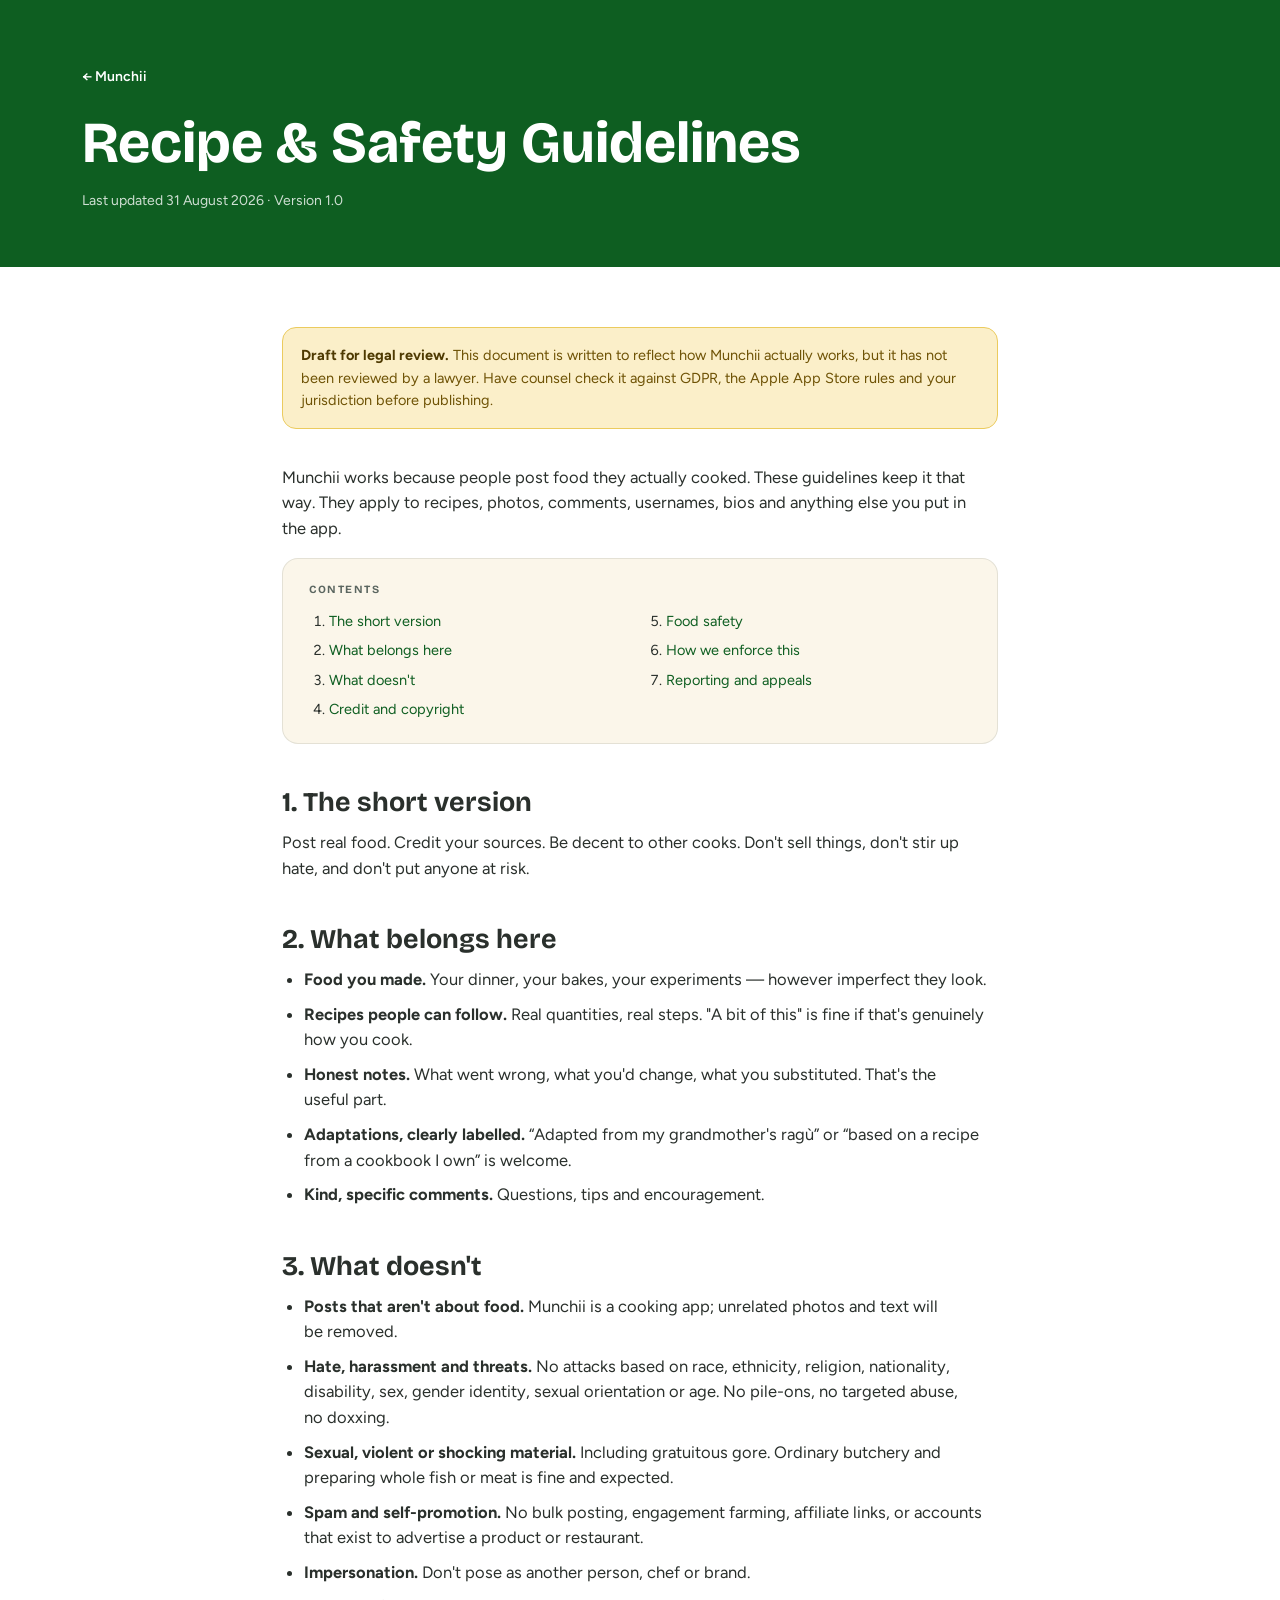
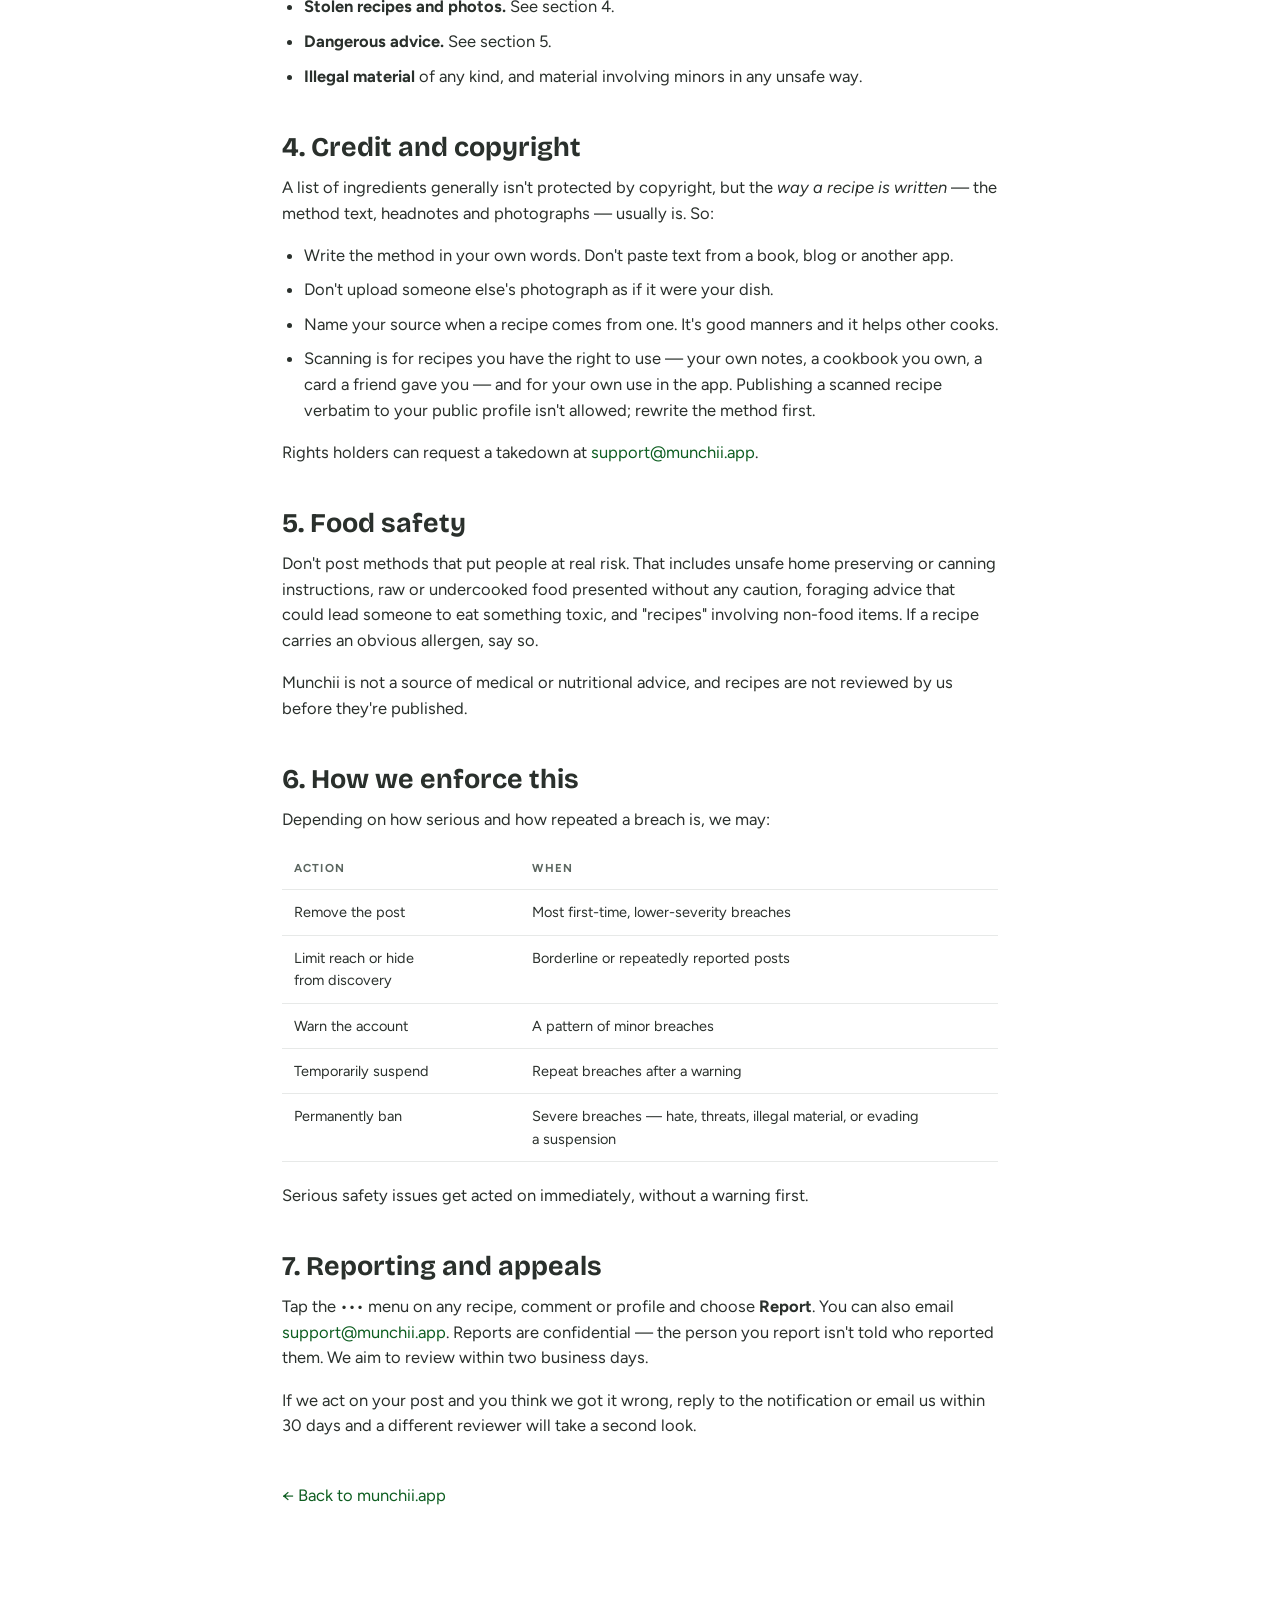
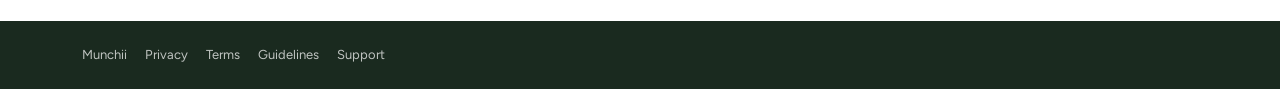
==== commit 13078f82: "Marketing site update" ====
--- a/community.html
+++ b/community.html
@@ -69,7 +69,7 @@
 <li>Name your source when a recipe comes from one. It's good manners and it helps other cooks.</li>
 <li>Scanning is for recipes you have the right to use — your own notes, a cookbook you own, a card a friend gave you — and for your own use in the app. Publishing a scanned recipe verbatim to your public profile isn't allowed; rewrite the method first.</li>
 </ul>
-<p>Rights holders can request a takedown at <a href="mailto:legal@munchii.app">legal@munchii.app</a>.</p>
+<p>Rights holders can request a takedown at <a href="mailto:support@munchii.app">support@munchii.app</a>.</p>
 
 <h2 id="safety">5. Food safety</h2>
 <p>Don't post methods that put people at real risk. That includes unsafe home preserving or canning instructions, raw or undercooked food presented without any caution, foraging advice that could lead someone to eat something toxic, and "recipes" involving non-food items. If a recipe carries an obvious allergen, say so.</p>
--- a/site.css
+++ b/site.css
@@ -200,6 +200,8 @@
 .doc-body{max-width:780px;margin:0 auto;padding:60px 32px 96px;font-size:16.5px;color:#2A302C}
 .doc-body h2{font-size:27px;margin:44px 0 14px}
 .doc-body h3{font-size:17.5px;margin:30px 0 10px}
+.contact-email{margin:24px 0;font-size:24px;font-weight:600;overflow-wrap:anywhere}
+.contact-email a{text-decoration:underline;text-underline-offset:5px}
 .doc-body ul,.doc-body ol{padding-left:22px;margin:0 0 1em}
 .doc-body li{margin-bottom:9px}
 .toc{background:var(--cream-soft);border:1px solid var(--line);border-radius:16px;padding:22px 26px;margin-bottom:40px}
